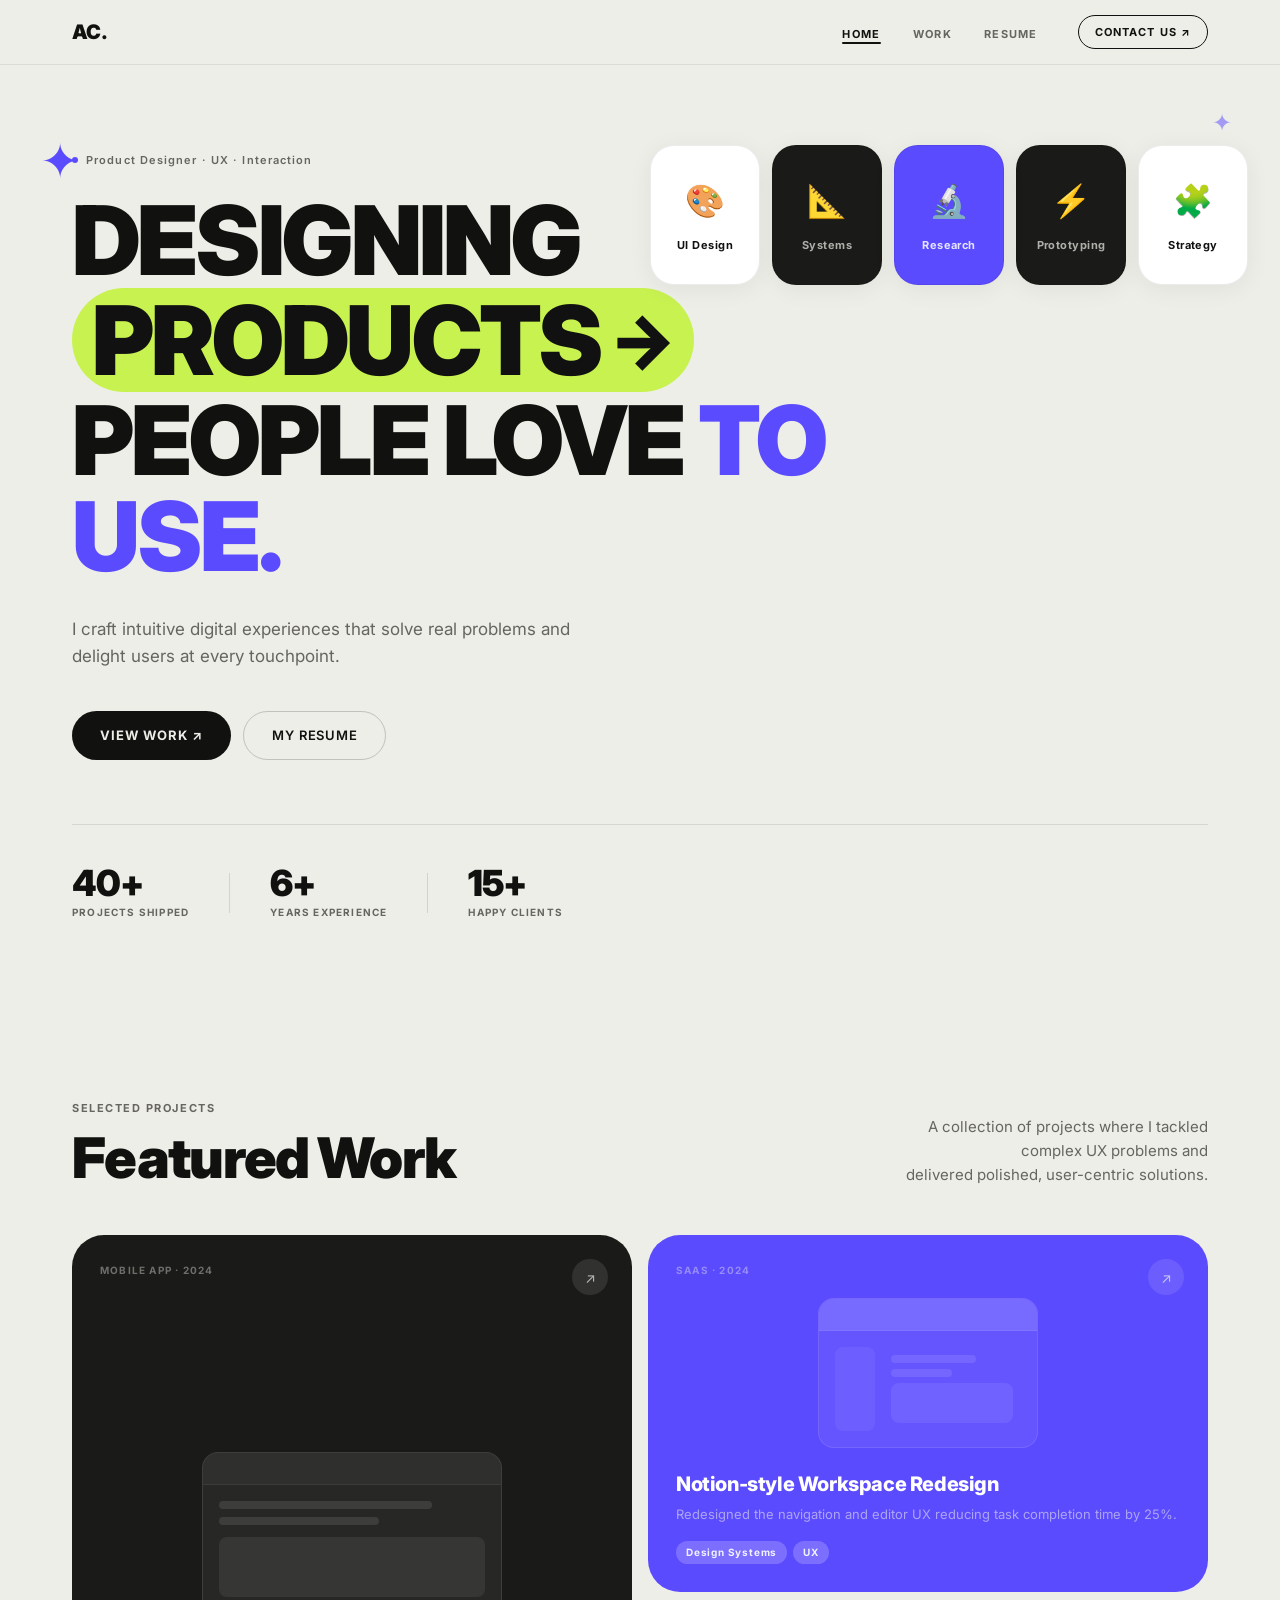
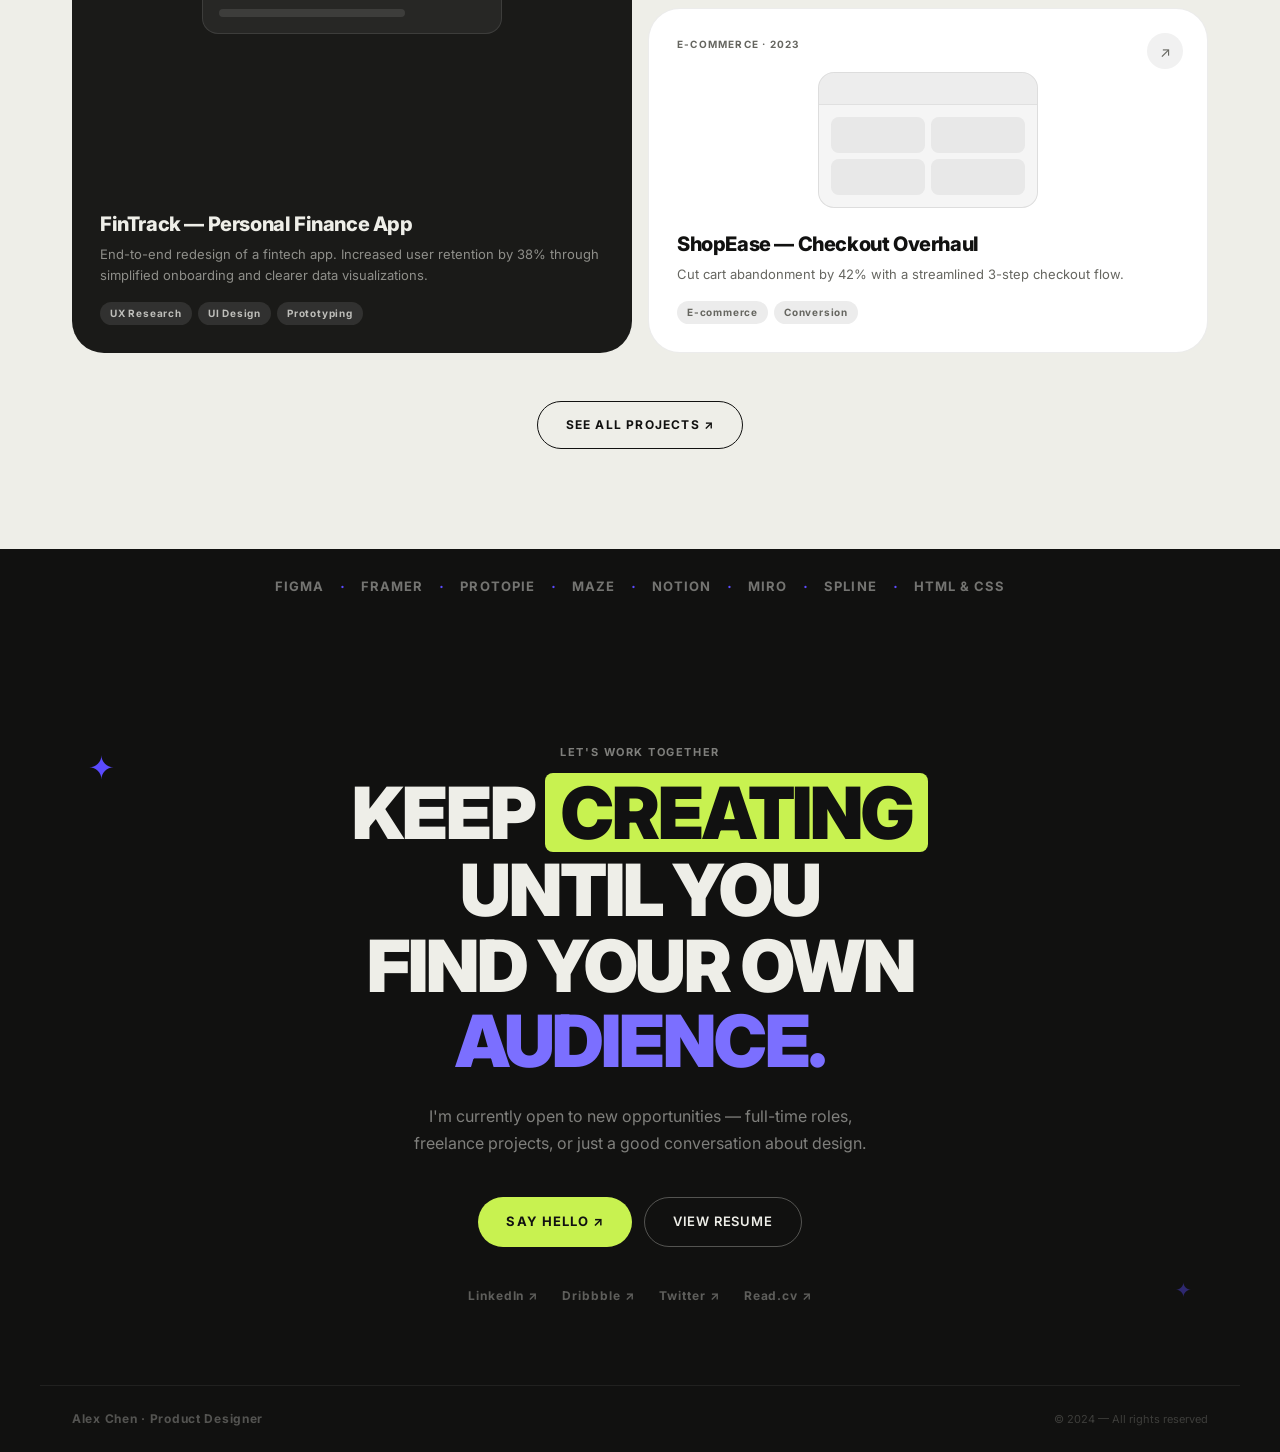
==== portfolio-standalone.html @ 9fef08d9 "Add standalone single-file version of portfolio Combines HTML, CSS, and JS into one self-contained f" ====
<!DOCTYPE html>
<html lang="en">
<head>
  <meta charset="UTF-8" />
  <meta name="viewport" content="width=device-width, initial-scale=1.0" />
  <title>Alex Chen — Product Designer</title>
  <style>
/* ============================================
   RESET & BASE
   ============================================ */
*, *::before, *::after { box-sizing: border-box; margin: 0; padding: 0; }

:root {
  --bg:          #EEEEE8;   /* warm off-white — hero bg */
  --bg-dark:     #111110;   /* near-black */
  --bg-card:     #1A1A18;   /* dark card */
  --purple:      #5B4BFF;   /* primary purple accent */
  --purple-light:#7B6FFF;
  --green:       #C8F250;   /* yellow-green pill */
  --text:        #111110;
  --text-muted:  #666660;
  --text-light:  #EEEEE8;
  --radius-sm:   8px;
  --radius-md:   16px;
  --radius-lg:   24px;
  --radius-xl:   32px;
  --font:        'Inter', sans-serif;
  --transition:  0.2s ease;
}

html { scroll-behavior: smooth; }

body {
  font-family: var(--font);
  background: var(--bg);
  color: var(--text);
  line-height: 1.5;
  overflow-x: hidden;
}

a { text-decoration: none; color: inherit; }
ul { list-style: none; }

/* ============================================
   TYPOGRAPHY UTILITIES
   ============================================ */
.section-eyebrow {
  font-size: 11px;
  font-weight: 700;
  letter-spacing: 0.14em;
  text-transform: uppercase;
  color: var(--text-muted);
  margin-bottom: 12px;
}
.section-eyebrow.light { color: rgba(238,238,232,0.5); }

/* ============================================
   SHARED BUTTON STYLES
   ============================================ */
.btn-outline {
  display: inline-flex;
  align-items: center;
  gap: 6px;
  font-size: 11px;
  font-weight: 700;
  letter-spacing: 0.1em;
  padding: 8px 16px;
  border: 1.5px solid var(--text);
  border-radius: 100px;
  color: var(--text);
  transition: background var(--transition), color var(--transition);
}
.btn-outline:hover { background: var(--text); color: var(--bg); }

.btn-outline-dark {
  display: inline-flex;
  align-items: center;
  gap: 6px;
  font-size: 12px;
  font-weight: 700;
  letter-spacing: 0.1em;
  padding: 14px 28px;
  border: 1.5px solid var(--text);
  border-radius: 100px;
  color: var(--text);
  transition: background var(--transition), color var(--transition);
}
.btn-outline-dark:hover { background: var(--text); color: var(--bg); }

.btn-primary {
  display: inline-flex;
  align-items: center;
  gap: 6px;
  font-size: 13px;
  font-weight: 700;
  letter-spacing: 0.08em;
  padding: 14px 28px;
  background: var(--text);
  color: var(--bg);
  border-radius: 100px;
  transition: opacity var(--transition), transform var(--transition);
}
.btn-primary:hover { opacity: 0.85; transform: translateY(-1px); }

.btn-ghost {
  display: inline-flex;
  align-items: center;
  gap: 6px;
  font-size: 13px;
  font-weight: 600;
  letter-spacing: 0.06em;
  padding: 14px 28px;
  border-radius: 100px;
  border: 1.5px solid rgba(17,17,16,0.2);
  color: var(--text);
  transition: border-color var(--transition);
}
.btn-ghost:hover { border-color: var(--text); }

.btn-primary-light {
  display: inline-flex;
  align-items: center;
  gap: 6px;
  font-size: 13px;
  font-weight: 700;
  letter-spacing: 0.08em;
  padding: 14px 28px;
  background: var(--green);
  color: #111;
  border-radius: 100px;
  transition: opacity var(--transition), transform var(--transition);
}
.btn-primary-light:hover { opacity: 0.9; transform: translateY(-1px); }

.btn-ghost-light {
  display: inline-flex;
  align-items: center;
  gap: 6px;
  font-size: 13px;
  font-weight: 600;
  letter-spacing: 0.06em;
  padding: 14px 28px;
  border-radius: 100px;
  border: 1.5px solid rgba(238,238,232,0.3);
  color: var(--text-light);
  transition: border-color var(--transition);
}
.btn-ghost-light:hover { border-color: rgba(238,238,232,0.7); }

.mt24 { margin-top: 24px; }

/* ============================================
   PILL INLINE (heading decoration)
   ============================================ */
.pill-inline {
  display: inline-flex;
  align-items: center;
  gap: 8px;
  background: var(--green);
  color: #111;
  border-radius: 100px;
  padding: 4px 20px 4px 20px;
  font-size: inherit;
  font-weight: inherit;
  white-space: nowrap;
}
.pill-dark {
  background: var(--bg-dark);
  color: var(--bg);
}
.pill-arrow {
  display: inline-flex;
  align-items: center;
  justify-content: center;
  font-size: 0.75em;
}

/* ASTERISK DECORATION */
.asterisk {
  font-size: 32px;
  color: var(--purple);
  user-select: none;
  pointer-events: none;
}

/* ============================================
   NAV
   ============================================ */
.nav {
  position: sticky;
  top: 0;
  z-index: 100;
  background: var(--bg);
  border-bottom: 1px solid rgba(17,17,16,0.08);
  backdrop-filter: blur(12px);
}
.nav-inner {
  max-width: 1200px;
  margin: 0 auto;
  padding: 0 32px;
  height: 64px;
  display: flex;
  align-items: center;
  gap: 40px;
}
.nav-logo {
  font-size: 20px;
  font-weight: 900;
  letter-spacing: -0.03em;
  color: var(--text);
  margin-right: auto;
}
.nav-links {
  display: flex;
  gap: 32px;
}
.nav-link {
  font-size: 11px;
  font-weight: 700;
  letter-spacing: 0.12em;
  color: var(--text-muted);
  transition: color var(--transition);
}
.nav-link:hover,
.nav-link.active { color: var(--text); }
.nav-link.active {
  position: relative;
}
.nav-link.active::after {
  content: '';
  position: absolute;
  bottom: -3px;
  left: 0;
  right: 0;
  height: 2px;
  background: var(--text);
  border-radius: 2px;
}

/* ============================================
   HERO SECTION
   ============================================ */
.hero {
  position: relative;
  background: var(--bg);
  padding: 80px 0 0;
  overflow: hidden;
}
.hero-asterisk-left  { position: absolute; top: 60px; left: 40px; font-size: 48px; }
.hero-asterisk-right { position: absolute; top: 40px; right: 48px; font-size: 24px; opacity: 0.5; }

.hero-inner {
  max-width: 1200px;
  margin: 0 auto;
  padding: 0 32px 80px;
  display: grid;
  grid-template-rows: auto auto auto;
  gap: 0;
}

.hero-tag {
  display: inline-flex;
  align-items: center;
  font-size: 11px;
  font-weight: 600;
  letter-spacing: 0.1em;
  color: var(--text-muted);
  margin-bottom: 24px;
}
.hero-tag::before {
  content: '';
  display: inline-block;
  width: 6px;
  height: 6px;
  background: var(--purple);
  border-radius: 50%;
  margin-right: 8px;
}

.hero-heading {
  font-size: clamp(52px, 8vw, 96px);
  font-weight: 900;
  line-height: 1.0;
  letter-spacing: -0.03em;
  text-transform: uppercase;
  margin-bottom: 32px;
  max-width: 900px;
}

.hero-accent { color: var(--purple); }

.hero-sub {
  font-size: 17px;
  line-height: 1.6;
  color: var(--text-muted);
  max-width: 520px;
  margin-bottom: 40px;
}

.hero-actions {
  display: flex;
  gap: 12px;
  flex-wrap: wrap;
  margin-bottom: 64px;
}

.hero-stats {
  display: flex;
  align-items: center;
  gap: 0;
  border-top: 1px solid rgba(17,17,16,0.1);
  padding-top: 40px;
}
.stat {
  padding: 0 40px;
  display: flex;
  flex-direction: column;
  gap: 4px;
}
.stat:first-child { padding-left: 0; }
.stat-num {
  font-size: 36px;
  font-weight: 900;
  letter-spacing: -0.03em;
  line-height: 1;
}
.stat-label {
  font-size: 10px;
  font-weight: 700;
  letter-spacing: 0.12em;
  color: var(--text-muted);
}
.stat-divider {
  width: 1px;
  height: 40px;
  background: rgba(17,17,16,0.12);
}

/* Hero floating cards */
.hero-cards {
  display: flex;
  gap: 12px;
  flex-wrap: wrap;
  margin-top: -20px;
  justify-content: flex-end;
  position: absolute;
  right: 32px;
  top: 100px;
}

.hcard {
  width: 110px;
  height: 140px;
  border-radius: var(--radius-lg);
  display: flex;
  flex-direction: column;
  align-items: center;
  justify-content: center;
  gap: 12px;
  background: #fff;
  border: 1px solid rgba(17,17,16,0.08);
  box-shadow: 0 4px 24px rgba(0,0,0,0.06);
  transition: transform 0.3s ease, box-shadow 0.3s ease;
}
.hcard:hover { transform: translateY(-6px); box-shadow: 0 12px 40px rgba(0,0,0,0.12); }
.hcard-icon { font-size: 32px; }
.hcard-label { font-size: 11px; font-weight: 700; letter-spacing: 0.04em; }

.hcard-dark { background: var(--bg-card); color: var(--text-light); }
.hcard-dark .hcard-label { color: rgba(238,238,232,0.7); }

.hcard-purple { background: var(--purple); color: white; }
.hcard-purple .hcard-label { color: rgba(255,255,255,0.85); }

/* Stagger the cards visually */
.hcard-1 { transform: rotate(-3deg) translateY(10px); }
.hcard-2 { transform: rotate(1deg) translateY(-10px); }
.hcard-3 { transform: rotate(-1deg) translateY(0px); z-index: 2; }
.hcard-4 { transform: rotate(2deg) translateY(-5px); }
.hcard-5 { transform: rotate(-2deg) translateY(8px); }

/* ============================================
   FEATURED WORK SECTION
   ============================================ */
.featured {
  background: var(--bg);
  padding: 100px 0;
}
.section-inner {
  max-width: 1200px;
  margin: 0 auto;
  padding: 0 32px;
}
.section-header {
  display: flex;
  justify-content: space-between;
  align-items: flex-end;
  margin-bottom: 48px;
  gap: 24px;
}
.section-heading {
  font-size: clamp(36px, 5vw, 56px);
  font-weight: 900;
  letter-spacing: -0.03em;
  line-height: 1.05;
}
.section-desc {
  font-size: 15px;
  line-height: 1.6;
  color: var(--text-muted);
  max-width: 340px;
  text-align: right;
}

/* Work grid */
.work-grid {
  display: grid;
  grid-template-columns: 1fr 1fr;
  gap: 16px;
}
.work-col-right {
  display: flex;
  flex-direction: column;
  gap: 16px;
}

.work-card {
  position: relative;
  border-radius: var(--radius-xl);
  overflow: hidden;
  display: flex;
  flex-direction: column;
  padding: 28px;
  transition: transform 0.3s ease;
  cursor: pointer;
}
.work-card:hover { transform: scale(1.01); }

.work-card-large { min-height: 560px; }
.work-card-dark { background: var(--bg-card); color: var(--text-light); }
.work-card-purple { background: var(--purple); color: white; }
.work-card-light { background: #fff; color: var(--text); border: 1px solid rgba(17,17,16,0.08); }

.work-card-tag {
  font-size: 10px;
  font-weight: 700;
  letter-spacing: 0.12em;
  color: rgba(238,238,232,0.4);
  margin-bottom: 20px;
  text-transform: uppercase;
}
.work-card-tag-dark { color: var(--text-muted); }

/* Mockup visuals inside cards */
.work-card-img {
  flex: 1;
  display: flex;
  align-items: center;
  justify-content: center;
  margin-bottom: 24px;
}
.work-mockup {
  width: 100%;
  max-width: 300px;
}
.work-mockup-sm { max-width: 220px; }
.mockup-screen {
  background: rgba(255,255,255,0.06);
  border-radius: var(--radius-md);
  border: 1px solid rgba(255,255,255,0.1);
  overflow: hidden;
}
.mockup-screen.light {
  background: rgba(17,17,16,0.04);
  border-color: rgba(17,17,16,0.1);
}
.mockup-bar {
  height: 32px;
  background: rgba(255,255,255,0.04);
  border-bottom: 1px solid rgba(255,255,255,0.06);
}
.mockup-bar.purple { background: rgba(255,255,255,0.12); }
.mockup-bar.light-bar { background: rgba(17,17,16,0.03); border-bottom: 1px solid rgba(17,17,16,0.06); }
.mockup-content { padding: 16px; display: flex; flex-direction: column; gap: 8px; }
.mockup-line { height: 8px; background: rgba(255,255,255,0.1); border-radius: 4px; }
.mockup-line.w80 { width: 80%; }
.mockup-line.w70 { width: 70%; }
.mockup-line.w60 { width: 60%; }
.mockup-line.w50 { width: 50%; }
.mockup-block { height: 60px; background: rgba(255,255,255,0.07); border-radius: var(--radius-sm); margin: 4px 0; }
.mockup-row { display: flex; gap: 8px; padding: 16px; }
.mockup-sidebar { width: 40px; background: rgba(255,255,255,0.06); border-radius: var(--radius-sm); }
.mockup-main { flex: 1; padding: 8px; display: flex; flex-direction: column; gap: 6px; }
.mockup-card-sm { height: 40px; background: rgba(255,255,255,0.08); border-radius: var(--radius-sm); }
.mockup-card-sm.mt8 { margin-top: 8px; }
.mockup-grid { display: grid; grid-template-columns: 1fr 1fr; gap: 6px; padding: 12px; }
.mockup-grid.tight { gap: 4px; padding: 8px; }
.mockup-item { height: 36px; background: rgba(17,17,16,0.06); border-radius: var(--radius-sm); }
.mockup-item.sm { height: 28px; }

.work-card-body { margin-top: auto; }
.work-card-title {
  font-size: 20px;
  font-weight: 800;
  letter-spacing: -0.02em;
  line-height: 1.2;
  margin-bottom: 8px;
  color: inherit;
}
.work-card-title-dark { color: var(--text); }
.work-card-text {
  font-size: 13px;
  line-height: 1.6;
  color: rgba(238,238,232,0.55);
  margin-bottom: 16px;
}
.work-card-text-dark { color: var(--text-muted); }

.work-card-tags { display: flex; gap: 6px; flex-wrap: wrap; }
.tag {
  font-size: 10px;
  font-weight: 700;
  letter-spacing: 0.08em;
  padding: 4px 10px;
  border-radius: 100px;
  background: rgba(255,255,255,0.1);
  color: rgba(238,238,232,0.75);
}
.tag-light { background: rgba(255,255,255,0.2); color: rgba(255,255,255,0.9); }
.tag-dark { background: rgba(17,17,16,0.08); color: var(--text-muted); }

.card-arrow {
  position: absolute;
  top: 24px;
  right: 24px;
  width: 36px;
  height: 36px;
  background: rgba(255,255,255,0.1);
  border-radius: 50%;
  display: flex;
  align-items: center;
  justify-content: center;
  font-size: 14px;
  color: rgba(238,238,232,0.7);
  transition: background var(--transition), color var(--transition);
}
.work-card:hover .card-arrow { background: rgba(255,255,255,0.18); color: #fff; }
.card-arrow-dark { color: var(--text-muted); background: rgba(17,17,16,0.06); }
.work-card-light:hover .card-arrow-dark { background: var(--text); color: var(--bg); }

.work-cta { text-align: center; margin-top: 48px; }

/* ============================================
   SKILLS STRIP
   ============================================ */
.skills-strip {
  background: var(--bg-dark);
  padding: 24px 0;
  overflow: hidden;
}
.strip-inner {
  max-width: 1200px;
  margin: 0 auto;
  padding: 0 32px;
  display: flex;
  align-items: center;
  gap: 16px;
  flex-wrap: wrap;
  justify-content: center;
}
.strip-item {
  font-size: 13px;
  font-weight: 700;
  letter-spacing: 0.08em;
  color: rgba(238,238,232,0.45);
  text-transform: uppercase;
}
.strip-dot { color: var(--purple); font-size: 18px; }

/* ============================================
   CONNECT SECTION
   ============================================ */
.connect {
  background: var(--bg-dark);
  padding: 120px 0 0;
}
.connect-compact { padding: 100px 0 0; }
.connect-inner {
  position: relative;
  max-width: 1200px;
  margin: 0 auto;
  padding: 0 32px 80px;
  text-align: center;
}
.connect-asterisk-left  { position: absolute; top: 0; left: 48px; }
.connect-asterisk-right { position: absolute; bottom: 80px; right: 48px; font-size: 20px; opacity: 0.4; }

.connect-content {
  max-width: 760px;
  margin: 0 auto;
}

.connect-heading {
  font-size: clamp(40px, 6vw, 72px);
  font-weight: 900;
  line-height: 1.05;
  letter-spacing: -0.03em;
  text-transform: uppercase;
  color: var(--text-light);
  margin-bottom: 24px;
}
.connect-highlight {
  background: var(--green);
  color: #111;
  padding: 2px 16px;
  border-radius: 8px;
  display: inline-block;
}
.connect-accent { color: var(--purple-light); }

.connect-sub {
  font-size: 16px;
  line-height: 1.7;
  color: rgba(238,238,232,0.5);
  max-width: 480px;
  margin: 0 auto 40px;
}
.connect-actions { display: flex; gap: 12px; justify-content: center; flex-wrap: wrap; margin-bottom: 40px; }
.connect-links { display: flex; gap: 24px; justify-content: center; flex-wrap: wrap; }
.social-link {
  font-size: 12px;
  font-weight: 700;
  letter-spacing: 0.08em;
  color: rgba(238,238,232,0.35);
  transition: color var(--transition);
}
.social-link:hover { color: var(--text-light); }

.connect-footer {
  border-top: 1px solid rgba(238,238,232,0.07);
  padding: 24px 32px;
  max-width: 1200px;
  margin: 0 auto;
  display: flex;
  justify-content: space-between;
  align-items: center;
}
.footer-name {
  font-size: 12px;
  font-weight: 700;
  letter-spacing: 0.06em;
  color: rgba(238,238,232,0.3);
}
.footer-copy {
  font-size: 11px;
  color: rgba(238,238,232,0.2);
}

/* ============================================
   PAGE HERO (work / resume inner pages)
   ============================================ */
.page-hero {
  background: var(--bg-dark);
  padding: 80px 0 80px;
  position: relative;
  overflow: hidden;
}
.page-hero-light { background: var(--bg); }
.page-hero-inner {
  max-width: 1200px;
  margin: 0 auto;
  padding: 0 32px;
}
.page-asterisk { position: absolute; top: 48px; right: 80px; opacity: 0.3; }
.dark-asterisk { color: var(--text-muted); }

.page-heading {
  font-size: clamp(48px, 7vw, 84px);
  font-weight: 900;
  line-height: 1.0;
  letter-spacing: -0.03em;
  text-transform: uppercase;
  color: var(--text-light);
  margin-bottom: 24px;
  max-width: 800px;
}
.dark-heading { color: var(--text); }

.page-sub {
  font-size: 17px;
  line-height: 1.6;
  color: rgba(238,238,232,0.5);
  max-width: 500px;
}
.dark-sub { color: var(--text-muted); }
.dark-eyebrow { color: var(--text-muted); }

/* ============================================
   FILTER BAR (work page)
   ============================================ */
.filter-bar {
  background: var(--bg);
  border-bottom: 1px solid rgba(17,17,16,0.08);
  padding: 0;
  position: sticky;
  top: 64px;
  z-index: 90;
}
.filter-inner {
  max-width: 1200px;
  margin: 0 auto;
  padding: 0 32px;
  display: flex;
  gap: 4px;
  overflow-x: auto;
}
.filter-btn {
  font-family: var(--font);
  font-size: 12px;
  font-weight: 700;
  letter-spacing: 0.06em;
  padding: 16px 20px;
  background: none;
  border: none;
  border-bottom: 2px solid transparent;
  color: var(--text-muted);
  cursor: pointer;
  white-space: nowrap;
  transition: color var(--transition), border-color var(--transition);
}
.filter-btn:hover { color: var(--text); }
.filter-btn.active { color: var(--text); border-bottom-color: var(--text); }

/* ============================================
   ALL WORK (project list)
   ============================================ */
.all-work { padding: 60px 0 100px; }
.all-work-inner { max-width: 1200px; margin: 0 auto; padding: 0 32px; }

.project-list { display: flex; flex-direction: column; gap: 0; }

.project-item {
  display: grid;
  grid-template-columns: 60px 1fr 280px 48px;
  align-items: center;
  gap: 32px;
  padding: 36px 0;
  border-bottom: 1px solid rgba(17,17,16,0.08);
  transition: background var(--transition);
  border-radius: var(--radius-md);
  padding-left: 16px;
  padding-right: 16px;
}
.project-item:hover { background: rgba(17,17,16,0.03); }
.project-item.hidden { display: none; }

.project-num {
  font-size: 13px;
  font-weight: 800;
  color: rgba(17,17,16,0.2);
  letter-spacing: 0.04em;
}
.project-meta { display: flex; gap: 12px; margin-bottom: 8px; align-items: center; }
.project-year {
  font-size: 11px;
  font-weight: 700;
  color: var(--text-muted);
  letter-spacing: 0.06em;
}
.project-type {
  font-size: 11px;
  font-weight: 600;
  color: rgba(17,17,16,0.35);
  background: rgba(17,17,16,0.05);
  padding: 2px 8px;
  border-radius: 100px;
}
.project-title {
  font-size: 22px;
  font-weight: 800;
  letter-spacing: -0.02em;
  line-height: 1.2;
  margin-bottom: 10px;
}
.project-desc {
  font-size: 14px;
  line-height: 1.6;
  color: var(--text-muted);
  margin-bottom: 16px;
}
.project-tags { display: flex; gap: 6px; flex-wrap: wrap; }

/* Project preview thumbnails */
.project-preview {
  border-radius: var(--radius-lg);
  padding: 20px;
  display: flex;
  align-items: center;
  justify-content: center;
  height: 180px;
}
.project-preview-dark { background: var(--bg-card); }
.project-preview-purple { background: var(--purple); }
.project-preview-green { background: #E8F5C0; }
.project-preview-warm { background: #FFF0E8; }
.project-preview-blue { background: #EBF0FF; }
.project-preview-charcoal { background: #2A2A28; }

.project-arrow {
  width: 44px;
  height: 44px;
  border-radius: 50%;
  background: rgba(17,17,16,0.06);
  display: flex;
  align-items: center;
  justify-content: center;
  font-size: 16px;
  color: var(--text-muted);
  transition: background var(--transition), color var(--transition), transform var(--transition);
  justify-self: center;
}
.project-item:hover .project-arrow { background: var(--text); color: var(--bg); transform: rotate(45deg); }

/* Mockup: Phone */
.mockup-phone {
  width: 100px;
  height: 140px;
  background: rgba(255,255,255,0.08);
  border-radius: 16px;
  border: 1.5px solid rgba(255,255,255,0.12);
  overflow: hidden;
  display: flex;
  flex-direction: column;
  align-items: center;
  padding-top: 12px;
}
.phone-notch {
  width: 32px;
  height: 6px;
  background: rgba(255,255,255,0.15);
  border-radius: 3px;
  margin-bottom: 8px;
}
.phone-screen { flex: 1; width: 100%; padding: 8px; }
.phone-bar { height: 12px; background: rgba(255,255,255,0.07); border-radius: 4px; margin-bottom: 6px; }
.phone-content { display: flex; flex-direction: column; gap: 5px; }
.phone-line { height: 5px; background: rgba(255,255,255,0.1); border-radius: 3px; }
.phone-line.w80 { width: 80%; }
.phone-line.w60 { width: 60%; }
.phone-line.w50 { width: 50%; }
.phone-block { height: 36px; background: rgba(255,255,255,0.07); border-radius: 5px; margin: 4px 0; }
.phone-row { display: flex; gap: 4px; }
.phone-pill { height: 12px; flex: 1; background: rgba(255,255,255,0.1); border-radius: 6px; }

.warm-screen { }
.warm-bar { background: rgba(255,140,80,0.2); }
.warm-block { background: rgba(255,140,80,0.15); }
.dark-line { background: rgba(17,17,16,0.12); }

/* Mockup: Browser */
.mockup-browser {
  width: 220px;
  background: rgba(255,255,255,0.08);
  border-radius: var(--radius-md);
  border: 1px solid rgba(255,255,255,0.1);
  overflow: hidden;
}
.browser-bar {
  height: 28px;
  background: rgba(255,255,255,0.05);
  border-bottom: 1px solid rgba(255,255,255,0.08);
  display: flex;
  align-items: center;
  padding: 0 10px;
}
.browser-dots { display: flex; gap: 4px; }
.bdot { width: 7px; height: 7px; border-radius: 50%; background: rgba(255,255,255,0.2); }
.green-dot { background: rgba(17,17,16,0.15); }
.browser-screen {
  display: flex;
  padding: 10px;
  gap: 8px;
  min-height: 100px;
}
.browser-screen.light-screen { background: rgba(17,17,16,0.02); }
.browser-sidebar {
  width: 30px;
  background: rgba(255,255,255,0.06);
  border-radius: 5px;
}
.browser-content { flex: 1; display: flex; flex-direction: column; gap: 6px; padding: 4px 0; }

/* DS Preview */
.ds-preview { display: grid; grid-template-columns: 1fr 1fr; gap: 8px; }
.ds-comp {
  padding: 8px 12px;
  border-radius: var(--radius-sm);
  font-size: 10px;
  font-weight: 700;
  letter-spacing: 0.04em;
  text-align: center;
}
.comp-btn { background: #3B5AFF; color: white; }
.comp-input { background: rgba(17,17,16,0.08); color: var(--text-muted); border: 1px solid rgba(17,17,16,0.12); }
.comp-card { background: white; color: var(--text); box-shadow: 0 2px 8px rgba(0,0,0,0.08); }
.comp-badge { background: var(--green); color: #111; }

/* Chart preview */
.chart-preview { display: flex; align-items: flex-end; gap: 6px; height: 100px; padding: 12px; }
.chart-bar { flex: 1; border-radius: 4px 4px 0 0; background: rgba(238,238,232,0.12); transition: height 0.3s; }
.highlight-bar { background: var(--purple-light); }

/* ============================================
   RESUME PAGE
   ============================================ */
.resume-body { padding: 80px 0; background: var(--bg); }
.resume-inner { max-width: 1200px; margin: 0 auto; padding: 0 32px; }

.resume-grid {
  display: grid;
  grid-template-columns: 1fr 320px;
  gap: 80px;
  align-items: start;
}

.resume-section { margin-bottom: 64px; }
.resume-section-title {
  font-size: 22px;
  font-weight: 900;
  letter-spacing: -0.02em;
  margin-bottom: 36px;
  display: flex;
  align-items: center;
  gap: 12px;
}
.resume-section-num {
  font-size: 11px;
  font-weight: 800;
  color: var(--text-muted);
  letter-spacing: 0.1em;
}

/* Timeline */
.timeline { display: flex; flex-direction: column; gap: 0; }
.timeline-item {
  display: grid;
  grid-template-columns: 20px 1fr;
  gap: 20px;
  padding-bottom: 40px;
  position: relative;
}
.timeline-item:not(:last-child)::before {
  content: '';
  position: absolute;
  left: 9px;
  top: 20px;
  bottom: 0;
  width: 1px;
  background: rgba(17,17,16,0.1);
}
.timeline-dot {
  width: 10px;
  height: 10px;
  border-radius: 50%;
  background: var(--purple);
  margin-top: 6px;
  flex-shrink: 0;
  position: relative;
  z-index: 1;
}
.timeline-content { }
.timeline-header {
  display: flex;
  justify-content: space-between;
  align-items: flex-start;
  margin-bottom: 12px;
  gap: 16px;
}
.job-title { font-size: 18px; font-weight: 800; letter-spacing: -0.02em; margin-bottom: 4px; }
.job-company { font-size: 14px; font-weight: 600; color: var(--text-muted); }
.job-location { font-weight: 400; color: rgba(17,17,16,0.35); }
.job-date {
  font-size: 11px;
  font-weight: 700;
  letter-spacing: 0.06em;
  color: rgba(17,17,16,0.35);
  white-space: nowrap;
  padding: 4px 10px;
  background: rgba(17,17,16,0.05);
  border-radius: 100px;
}
.job-bullets {
  list-style: none;
  display: flex;
  flex-direction: column;
  gap: 8px;
  margin-bottom: 16px;
}
.job-bullets li {
  font-size: 14px;
  line-height: 1.6;
  color: var(--text-muted);
  padding-left: 16px;
  position: relative;
}
.job-bullets li::before {
  content: '·';
  position: absolute;
  left: 4px;
  color: var(--purple);
  font-weight: 900;
}
.job-skills { display: flex; gap: 6px; flex-wrap: wrap; }
.edu-note { font-size: 14px; line-height: 1.6; color: var(--text-muted); }

/* Sidebar */
.resume-sidebar { display: flex; flex-direction: column; gap: 48px; }
.sidebar-section { }
.sidebar-title {
  font-size: 13px;
  font-weight: 800;
  letter-spacing: 0.1em;
  text-transform: uppercase;
  color: var(--text-muted);
  margin-bottom: 20px;
  padding-bottom: 12px;
  border-bottom: 1px solid rgba(17,17,16,0.1);
}

/* Skill bars */
.skill-list { display: flex; flex-direction: column; gap: 14px; }
.skill-item { }
.skill-name { font-size: 13px; font-weight: 600; display: block; margin-bottom: 6px; }
.skill-bar {
  height: 4px;
  background: rgba(17,17,16,0.08);
  border-radius: 2px;
  overflow: hidden;
}
.skill-fill {
  height: 100%;
  background: var(--purple);
  border-radius: 2px;
  transition: width 1s ease;
}

/* Tools */
.tools-grid { display: grid; grid-template-columns: 1fr 1fr; gap: 10px; }
.tool-item {
  display: flex;
  align-items: center;
  gap: 10px;
  font-size: 13px;
  font-weight: 600;
  padding: 10px 12px;
  background: rgba(17,17,16,0.04);
  border-radius: var(--radius-sm);
}
.tool-icon { font-size: 16px; }

/* Awards */
.award-list { display: flex; flex-direction: column; gap: 14px; }
.award-item { display: flex; align-items: flex-start; gap: 12px; }
.award-icon { font-size: 18px; flex-shrink: 0; }
.award-name { font-size: 13px; font-weight: 700; margin-bottom: 2px; }
.award-year { font-size: 11px; color: var(--text-muted); }

/* Languages */
.lang-list { display: flex; flex-direction: column; gap: 12px; }
.lang-item { display: flex; justify-content: space-between; align-items: center; }
.lang-name { font-size: 14px; font-weight: 600; }
.lang-level {
  font-size: 11px;
  font-weight: 700;
  color: rgba(17,17,16,0.4);
  background: rgba(17,17,16,0.05);
  padding: 3px 10px;
  border-radius: 100px;
}

/* ============================================
   RESPONSIVE
   ============================================ */
@media (max-width: 960px) {
  .hero-cards { display: none; }
  .hero-heading { font-size: clamp(44px, 10vw, 72px); }
  .work-grid { grid-template-columns: 1fr; }
  .work-card-large { min-height: 420px; }
  .section-header { flex-direction: column; align-items: flex-start; }
  .section-desc { text-align: left; max-width: 100%; }
  .project-item { grid-template-columns: 40px 1fr; grid-template-rows: auto auto auto; }
  .project-preview { display: none; }
  .project-arrow { justify-self: start; }
  .resume-grid { grid-template-columns: 1fr; gap: 48px; }
  .resume-sidebar { flex-direction: row; flex-wrap: wrap; }
  .sidebar-section { min-width: 240px; flex: 1; }
}

@media (max-width: 640px) {
  .nav-inner { padding: 0 20px; gap: 16px; }
  .nav-links { display: none; }
  .hero { padding: 48px 0 0; }
  .hero-inner { padding: 0 20px 60px; }
  .hero-stats { flex-wrap: wrap; gap: 24px; }
  .stat { padding: 0 20px; }
  .stat:first-child { padding-left: 0; }
  .stat-divider { display: none; }
  .section-inner, .all-work-inner, .resume-inner { padding: 0 20px; }
  .connect-inner { padding: 0 20px 60px; }
  .connect-asterisk-left, .connect-asterisk-right { display: none; }
  .page-hero-inner { padding: 0 20px; }
  .project-item { grid-template-columns: 1fr; gap: 12px; padding: 24px 16px; }
  .project-num { display: none; }
}

</style>
  <link rel="preconnect" href="https://fonts.googleapis.com" />
  <link rel="preconnect" href="https://fonts.gstatic.com" crossorigin />
  <link href="https://fonts.googleapis.com/css2?family=Inter:wght@400;500;600;700;800;900&display=swap" rel="stylesheet" />
</head>
<body>

  <!-- NAV -->
  <nav class="nav">
    <div class="nav-inner">
      <a href="index.html" class="nav-logo">AC.</a>
      <ul class="nav-links">
        <li><a href="index.html" class="nav-link active">HOME</a></li>
        <li><a href="work.html" class="nav-link">WORK</a></li>
        <li><a href="resume.html" class="nav-link">RESUME</a></li>
      </ul>
      <a href="#connect" class="btn-outline">CONTACT US ↗</a>
    </div>
  </nav>

  <!-- HERO -->
  <section class="hero">
    <div class="hero-inner">
      <span class="asterisk hero-asterisk-left">✦</span>
      <div class="hero-content">
        <div class="hero-tag">Product Designer · UX · Interaction</div>
        <h1 class="hero-heading">
          DESIGNING
          <span class="pill-inline">PRODUCTS <span class="pill-arrow">→</span></span>
          <br />PEOPLE LOVE
          <span class="hero-accent"> TO USE.</span>
        </h1>
        <p class="hero-sub">
          I craft intuitive digital experiences that solve real problems and delight users at every touchpoint.
        </p>
        <div class="hero-actions">
          <a href="work.html" class="btn-primary">VIEW WORK ↗</a>
          <a href="resume.html" class="btn-ghost">MY RESUME</a>
        </div>
      </div>

      <div class="hero-stats">
        <div class="stat">
          <span class="stat-num">40+</span>
          <span class="stat-label">PROJECTS SHIPPED</span>
        </div>
        <div class="stat-divider"></div>
        <div class="stat">
          <span class="stat-num">6+</span>
          <span class="stat-label">YEARS EXPERIENCE</span>
        </div>
        <div class="stat-divider"></div>
        <div class="stat">
          <span class="stat-num">15+</span>
          <span class="stat-label">HAPPY CLIENTS</span>
        </div>
      </div>

      <!-- Floating card cluster -->
      <div class="hero-cards">
        <div class="hcard hcard-1">
          <div class="hcard-icon">🎨</div>
          <div class="hcard-label">UI Design</div>
        </div>
        <div class="hcard hcard-2 hcard-dark">
          <div class="hcard-icon">📐</div>
          <div class="hcard-label">Systems</div>
        </div>
        <div class="hcard hcard-3 hcard-purple">
          <div class="hcard-icon">🔬</div>
          <div class="hcard-label">Research</div>
        </div>
        <div class="hcard hcard-4 hcard-dark">
          <div class="hcard-icon">⚡</div>
          <div class="hcard-label">Prototyping</div>
        </div>
        <div class="hcard hcard-5">
          <div class="hcard-icon">🧩</div>
          <div class="hcard-label">Strategy</div>
        </div>
      </div>
    </div>
    <span class="asterisk hero-asterisk-right">✦</span>
  </section>

  <!-- FEATURED WORK -->
  <section class="featured" id="work">
    <div class="section-inner">
      <div class="section-header">
        <div>
          <p class="section-eyebrow">SELECTED PROJECTS</p>
          <h2 class="section-heading">Featured Work</h2>
        </div>
        <p class="section-desc">
          A collection of projects where I tackled complex UX problems and<br />
          delivered polished, user-centric solutions.
        </p>
      </div>

      <div class="work-grid">

        <a href="work.html" class="work-card work-card-large work-card-dark">
          <div class="work-card-tag">Mobile App · 2024</div>
          <div class="work-card-img work-img-1">
            <div class="work-mockup">
              <div class="mockup-screen">
                <div class="mockup-bar"></div>
                <div class="mockup-content">
                  <div class="mockup-line w80"></div>
                  <div class="mockup-line w60"></div>
                  <div class="mockup-block"></div>
                  <div class="mockup-line w70"></div>
                </div>
              </div>
            </div>
          </div>
          <div class="work-card-body">
            <h3 class="work-card-title">FinTrack — Personal Finance App</h3>
            <p class="work-card-text">End-to-end redesign of a fintech app. Increased user retention by 38% through simplified onboarding and clearer data visualizations.</p>
            <div class="work-card-tags">
              <span class="tag">UX Research</span>
              <span class="tag">UI Design</span>
              <span class="tag">Prototyping</span>
            </div>
          </div>
          <span class="card-arrow">↗</span>
        </a>

        <div class="work-col-right">
          <a href="work.html" class="work-card work-card-purple">
            <div class="work-card-tag">SaaS · 2024</div>
            <div class="work-card-img work-img-2">
              <div class="work-mockup work-mockup-sm">
                <div class="mockup-screen">
                  <div class="mockup-bar purple"></div>
                  <div class="mockup-row">
                    <div class="mockup-sidebar"></div>
                    <div class="mockup-main">
                      <div class="mockup-line w70"></div>
                      <div class="mockup-line w50"></div>
                      <div class="mockup-card-sm"></div>
                    </div>
                  </div>
                </div>
              </div>
            </div>
            <div class="work-card-body">
              <h3 class="work-card-title">Notion-style Workspace Redesign</h3>
              <p class="work-card-text">Redesigned the navigation and editor UX reducing task completion time by 25%.</p>
              <div class="work-card-tags">
                <span class="tag tag-light">Design Systems</span>
                <span class="tag tag-light">UX</span>
              </div>
            </div>
            <span class="card-arrow">↗</span>
          </a>

          <a href="work.html" class="work-card work-card-light">
            <div class="work-card-tag work-card-tag-dark">E-commerce · 2023</div>
            <div class="work-card-img work-img-3">
              <div class="work-mockup work-mockup-sm">
                <div class="mockup-screen light">
                  <div class="mockup-bar light-bar"></div>
                  <div class="mockup-grid">
                    <div class="mockup-item"></div>
                    <div class="mockup-item"></div>
                    <div class="mockup-item"></div>
                    <div class="mockup-item"></div>
                  </div>
                </div>
              </div>
            </div>
            <div class="work-card-body">
              <h3 class="work-card-title work-card-title-dark">ShopEase — Checkout Overhaul</h3>
              <p class="work-card-text work-card-text-dark">Cut cart abandonment by 42% with a streamlined 3-step checkout flow.</p>
              <div class="work-card-tags">
                <span class="tag tag-dark">E-commerce</span>
                <span class="tag tag-dark">Conversion</span>
              </div>
            </div>
            <span class="card-arrow card-arrow-dark">↗</span>
          </a>
        </div>

      </div>

      <div class="work-cta">
        <a href="work.html" class="btn-outline-dark">SEE ALL PROJECTS ↗</a>
      </div>
    </div>
  </section>

  <!-- TOOLS / SKILLS STRIP -->
  <section class="skills-strip">
    <div class="strip-inner">
      <span class="strip-item">Figma</span>
      <span class="strip-dot">·</span>
      <span class="strip-item">Framer</span>
      <span class="strip-dot">·</span>
      <span class="strip-item">Protopie</span>
      <span class="strip-dot">·</span>
      <span class="strip-item">Maze</span>
      <span class="strip-dot">·</span>
      <span class="strip-item">Notion</span>
      <span class="strip-dot">·</span>
      <span class="strip-item">Miro</span>
      <span class="strip-dot">·</span>
      <span class="strip-item">Spline</span>
      <span class="strip-dot">·</span>
      <span class="strip-item">HTML &amp; CSS</span>
    </div>
  </section>

  <!-- CONNECT -->
  <section class="connect" id="connect">
    <div class="connect-inner">
      <span class="asterisk connect-asterisk-left">✦</span>
      <div class="connect-content">
        <p class="section-eyebrow light">LET'S WORK TOGETHER</p>
        <h2 class="connect-heading">
          KEEP <span class="connect-highlight">CREATING</span> UNTIL YOU<br />
          FIND YOUR OWN <span class="connect-accent">AUDIENCE.</span>
        </h2>
        <p class="connect-sub">
          I'm currently open to new opportunities — full-time roles, freelance projects, or just a good conversation about design.
        </p>
        <div class="connect-actions">
          <a href="mailto:hello@alexchen.design" class="btn-primary-light">SAY HELLO ↗</a>
          <a href="resume.html" class="btn-ghost-light">VIEW RESUME</a>
        </div>
        <div class="connect-links">
          <a href="#" class="social-link">LinkedIn ↗</a>
          <a href="#" class="social-link">Dribbble ↗</a>
          <a href="#" class="social-link">Twitter ↗</a>
          <a href="#" class="social-link">Read.cv ↗</a>
        </div>
      </div>
      <span class="asterisk connect-asterisk-right">✦</span>
    </div>
    <div class="connect-footer">
      <span class="footer-name">Alex Chen · Product Designer</span>
      <span class="footer-copy">© 2024 — All rights reserved</span>
    </div>
  </section>

  <script>
// ============================================================
// NAV: highlight active link, shrink on scroll
// ============================================================
const nav = document.querySelector('.nav');
window.addEventListener('scroll', () => {
  nav.style.borderBottomColor = window.scrollY > 10
    ? 'rgba(17,17,16,0.12)'
    : 'rgba(17,17,16,0.08)';
});

// ============================================================
// WORK PAGE: filter buttons
// ============================================================
const filterBtns = document.querySelectorAll('.filter-btn');
const projectItems = document.querySelectorAll('.project-item');

filterBtns.forEach(btn => {
  btn.addEventListener('click', () => {
    const filter = btn.dataset.filter;

    filterBtns.forEach(b => b.classList.remove('active'));
    btn.classList.add('active');

    projectItems.forEach(item => {
      const cats = item.dataset.category || '';
      if (filter === 'all' || cats.includes(filter)) {
        item.classList.remove('hidden');
      } else {
        item.classList.add('hidden');
      }
    });
  });
});

// ============================================================
// SKILL BARS: animate on scroll (resume page)
// ============================================================
const skillFills = document.querySelectorAll('.skill-fill');

if (skillFills.length > 0) {
  // Store target widths, then set to 0 to animate in
  skillFills.forEach(fill => {
    fill.dataset.target = fill.style.width;
    fill.style.width = '0%';
  });

  const skillObserver = new IntersectionObserver(entries => {
    entries.forEach(entry => {
      if (entry.isIntersecting) {
        const fill = entry.target;
        fill.style.width = fill.dataset.target;
        skillObserver.unobserve(fill);
      }
    });
  }, { threshold: 0.3 });

  skillFills.forEach(fill => skillObserver.observe(fill));
}

// ============================================================
// FADE-IN: sections animate on scroll
// ============================================================
const fadeEls = document.querySelectorAll(
  '.work-card, .project-item, .timeline-item, .hcard'
);

if ('IntersectionObserver' in window && fadeEls.length > 0) {
  fadeEls.forEach(el => {
    el.style.opacity = '0';
    el.style.transform = el.style.transform
      ? el.style.transform + ' translateY(20px)'
      : 'translateY(20px)';
    el.style.transition = 'opacity 0.5s ease, transform 0.5s ease';
  });

  const fadeObserver = new IntersectionObserver(entries => {
    entries.forEach((entry, i) => {
      if (entry.isIntersecting) {
        setTimeout(() => {
          entry.target.style.opacity = '1';
          entry.target.style.transform = entry.target.style.transform.replace(
            'translateY(20px)', 'translateY(0)'
          );
        }, 60 * i);
        fadeObserver.unobserve(entry.target);
      }
    });
  }, { threshold: 0.1 });

  fadeEls.forEach(el => fadeObserver.observe(el));
}

</script>
</body>
</html>
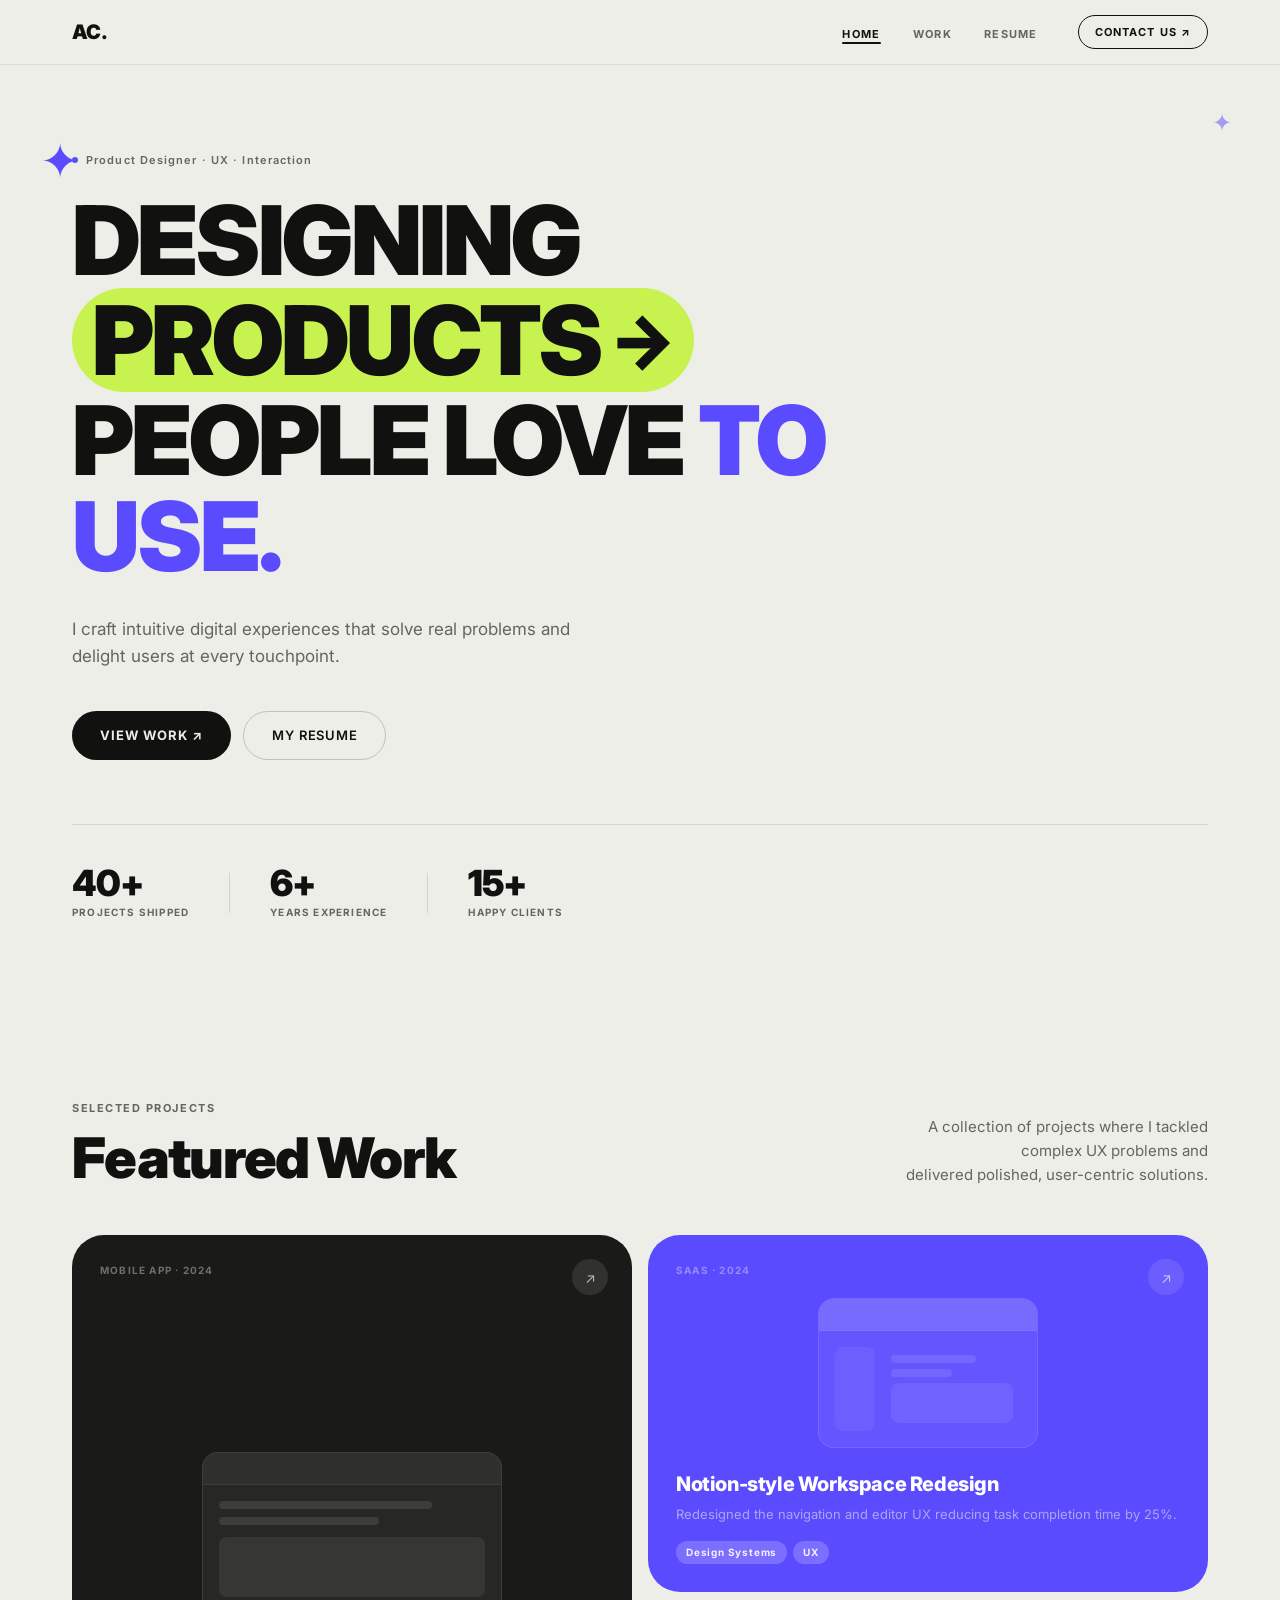
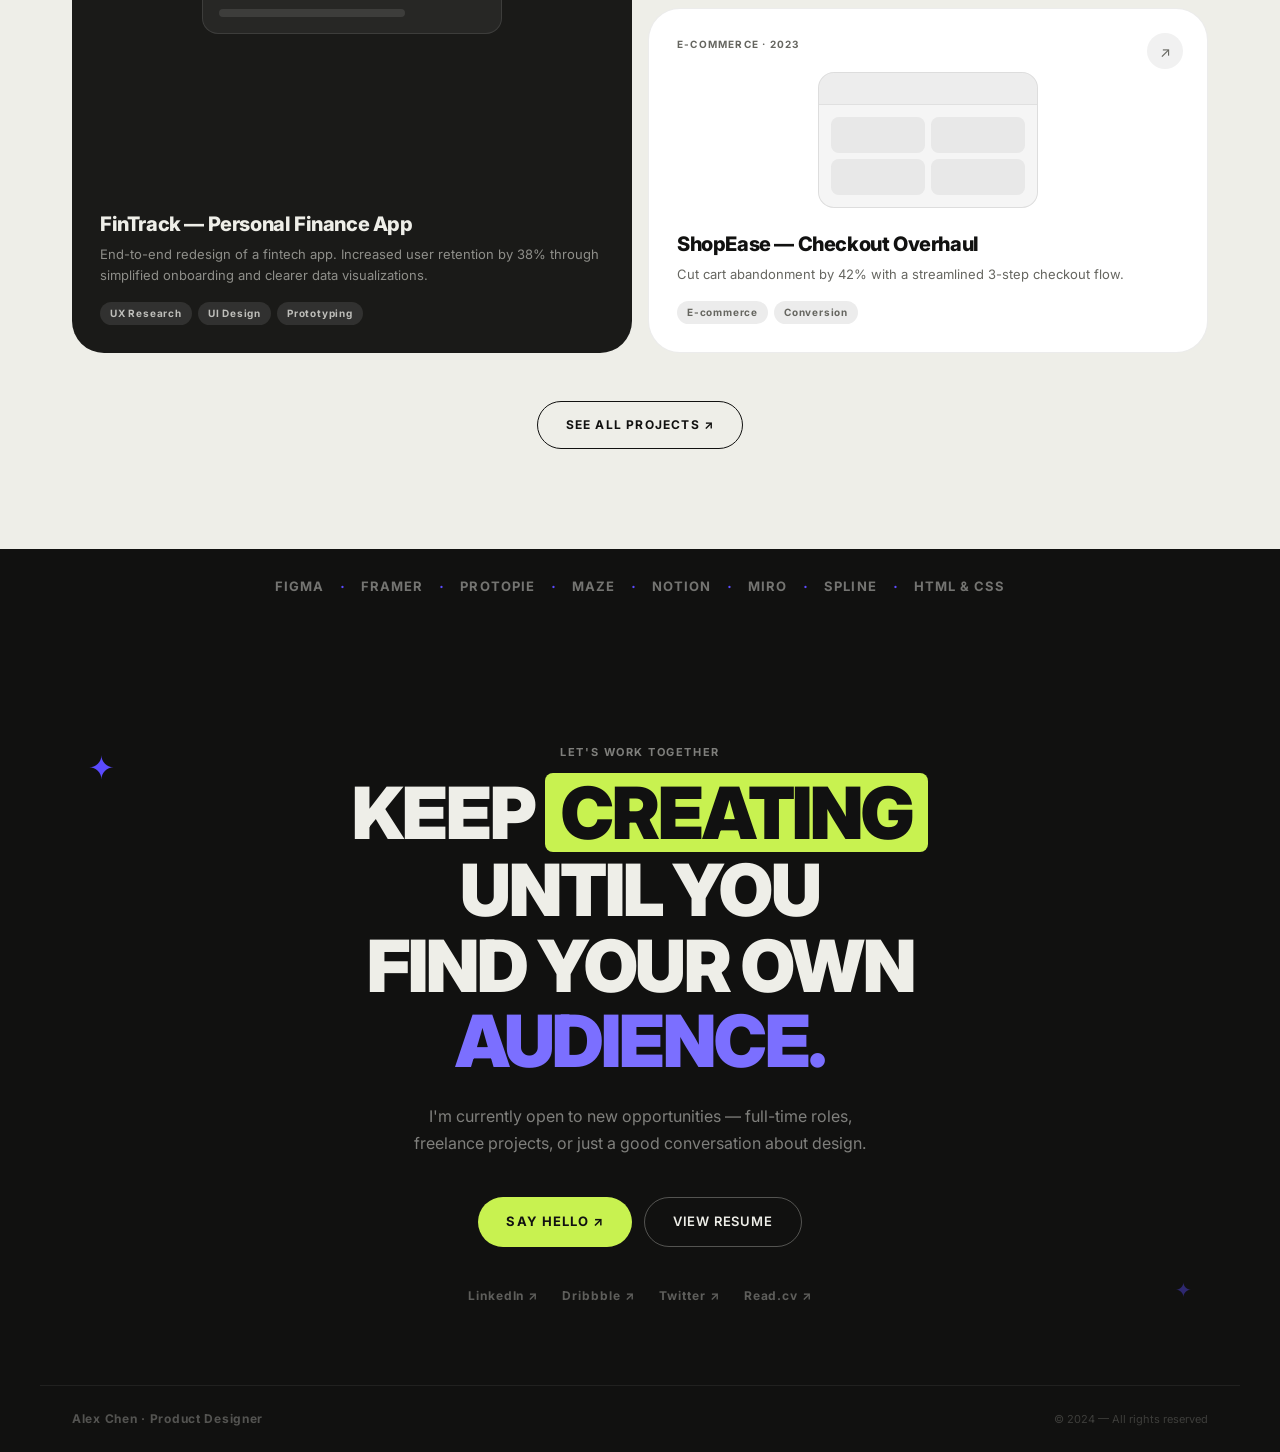
==== commit 5dae6a83: "Remove hero skill cards section (UI Design, Systems, Research, Prototyping, Strategy)" ====
--- a/portfolio-standalone.html
+++ b/portfolio-standalone.html
@@ -1171,29 +1171,6 @@
         </div>
       </div>
 
-      <!-- Floating card cluster -->
-      <div class="hero-cards">
-        <div class="hcard hcard-1">
-          <div class="hcard-icon">🎨</div>
-          <div class="hcard-label">UI Design</div>
-        </div>
-        <div class="hcard hcard-2 hcard-dark">
-          <div class="hcard-icon">📐</div>
-          <div class="hcard-label">Systems</div>
-        </div>
-        <div class="hcard hcard-3 hcard-purple">
-          <div class="hcard-icon">🔬</div>
-          <div class="hcard-label">Research</div>
-        </div>
-        <div class="hcard hcard-4 hcard-dark">
-          <div class="hcard-icon">⚡</div>
-          <div class="hcard-label">Prototyping</div>
-        </div>
-        <div class="hcard hcard-5">
-          <div class="hcard-icon">🧩</div>
-          <div class="hcard-label">Strategy</div>
-        </div>
-      </div>
     </div>
     <span class="asterisk hero-asterisk-right">✦</span>
   </section>
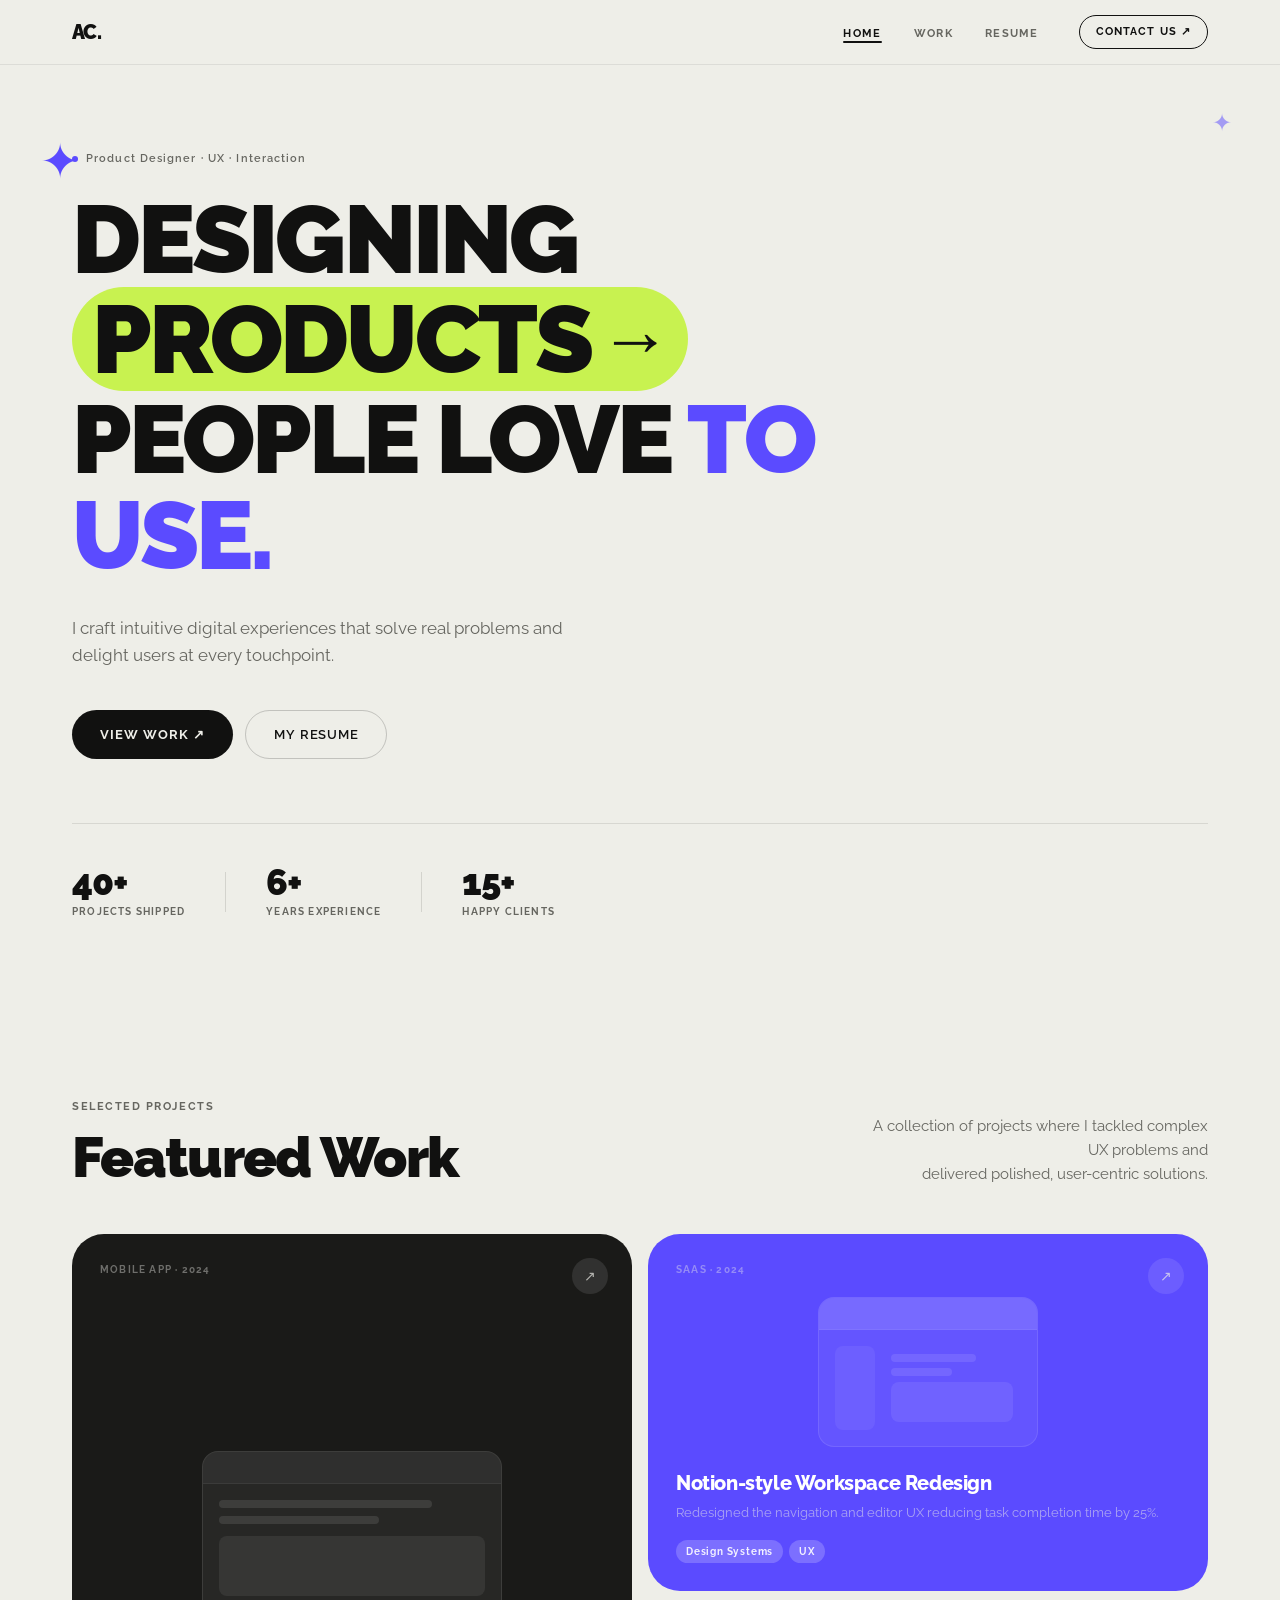
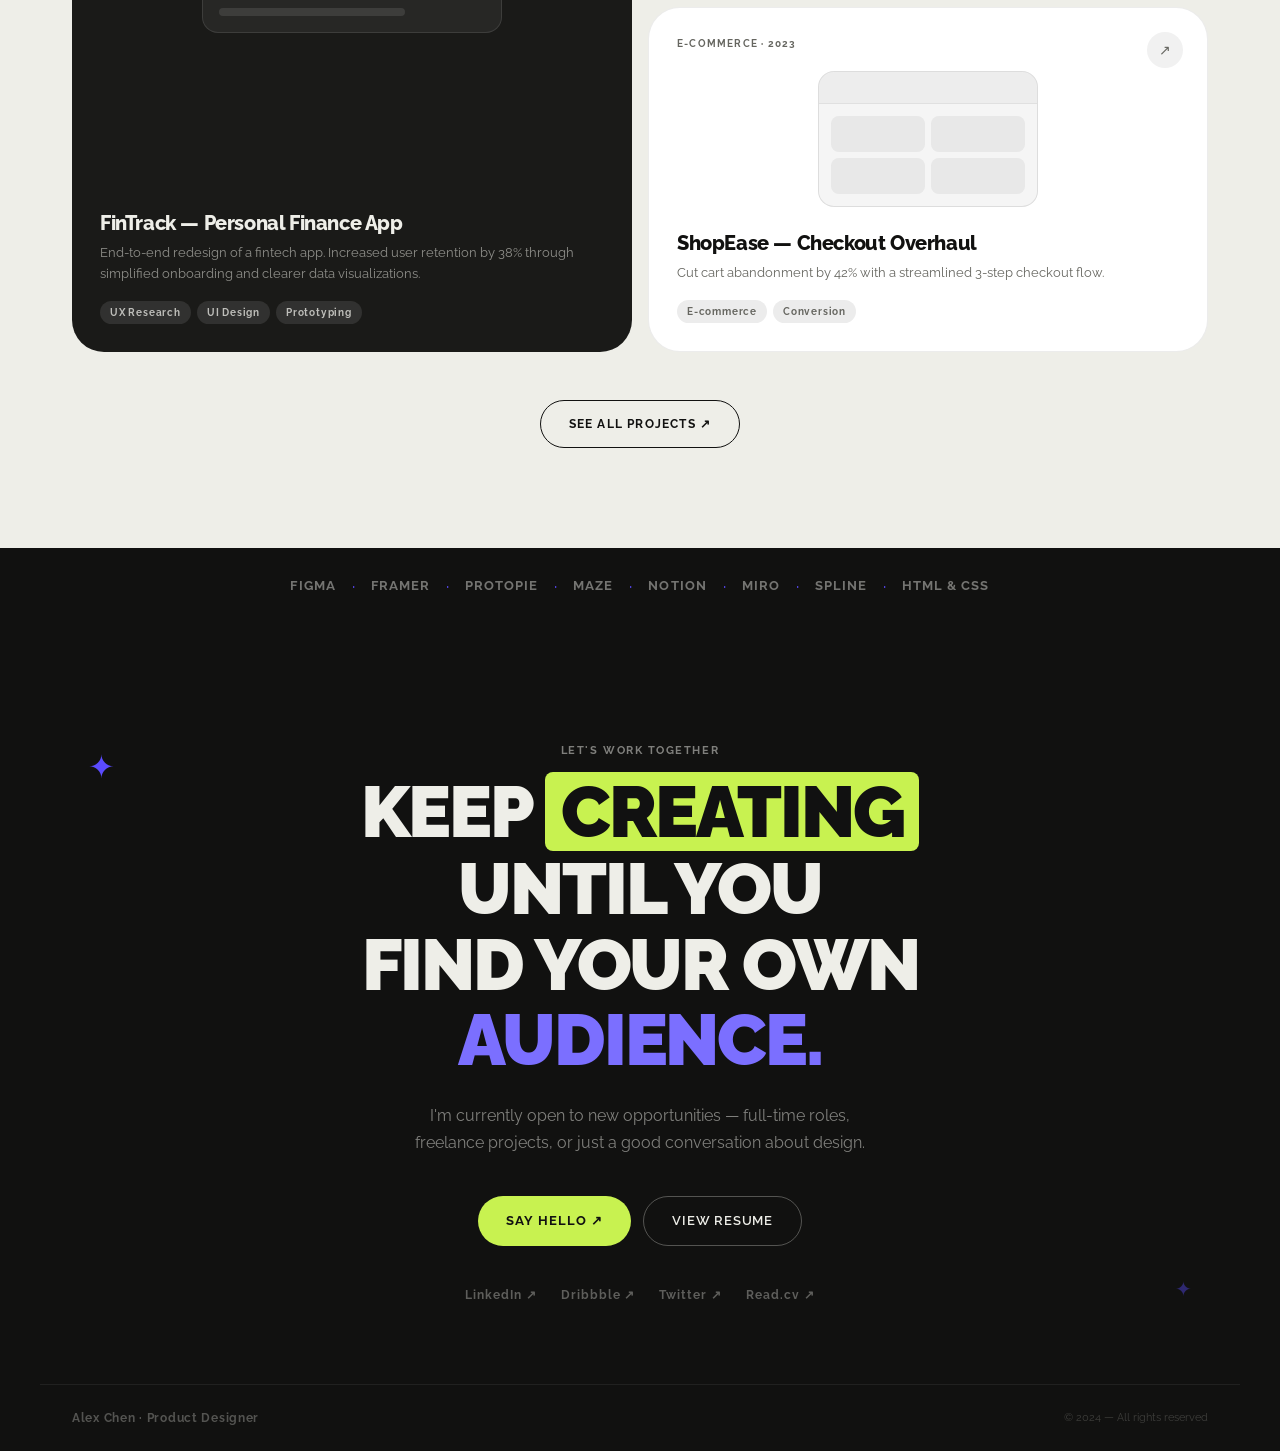
==== commit d11c1e8f: "Span hero sub text full width, switch font to Raleway across all pages" ====
--- a/portfolio-standalone.html
+++ b/portfolio-standalone.html
@@ -24,7 +24,7 @@
   --radius-md:   16px;
   --radius-lg:   24px;
   --radius-xl:   32px;
-  --font:        'Inter', sans-serif;
+  --font:        'Raleway', sans-serif;
   --transition:  0.2s ease;
 }
 
@@ -1116,7 +1116,7 @@
 </style>
   <link rel="preconnect" href="https://fonts.googleapis.com" />
   <link rel="preconnect" href="https://fonts.gstatic.com" crossorigin />
-  <link href="https://fonts.googleapis.com/css2?family=Inter:wght@400;500;600;700;800;900&display=swap" rel="stylesheet" />
+  <link href="https://fonts.googleapis.com/css2?family=Raleway:wght@400;500;600;700;800;900&display=swap" rel="stylesheet" />
 </head>
 <body>
 
